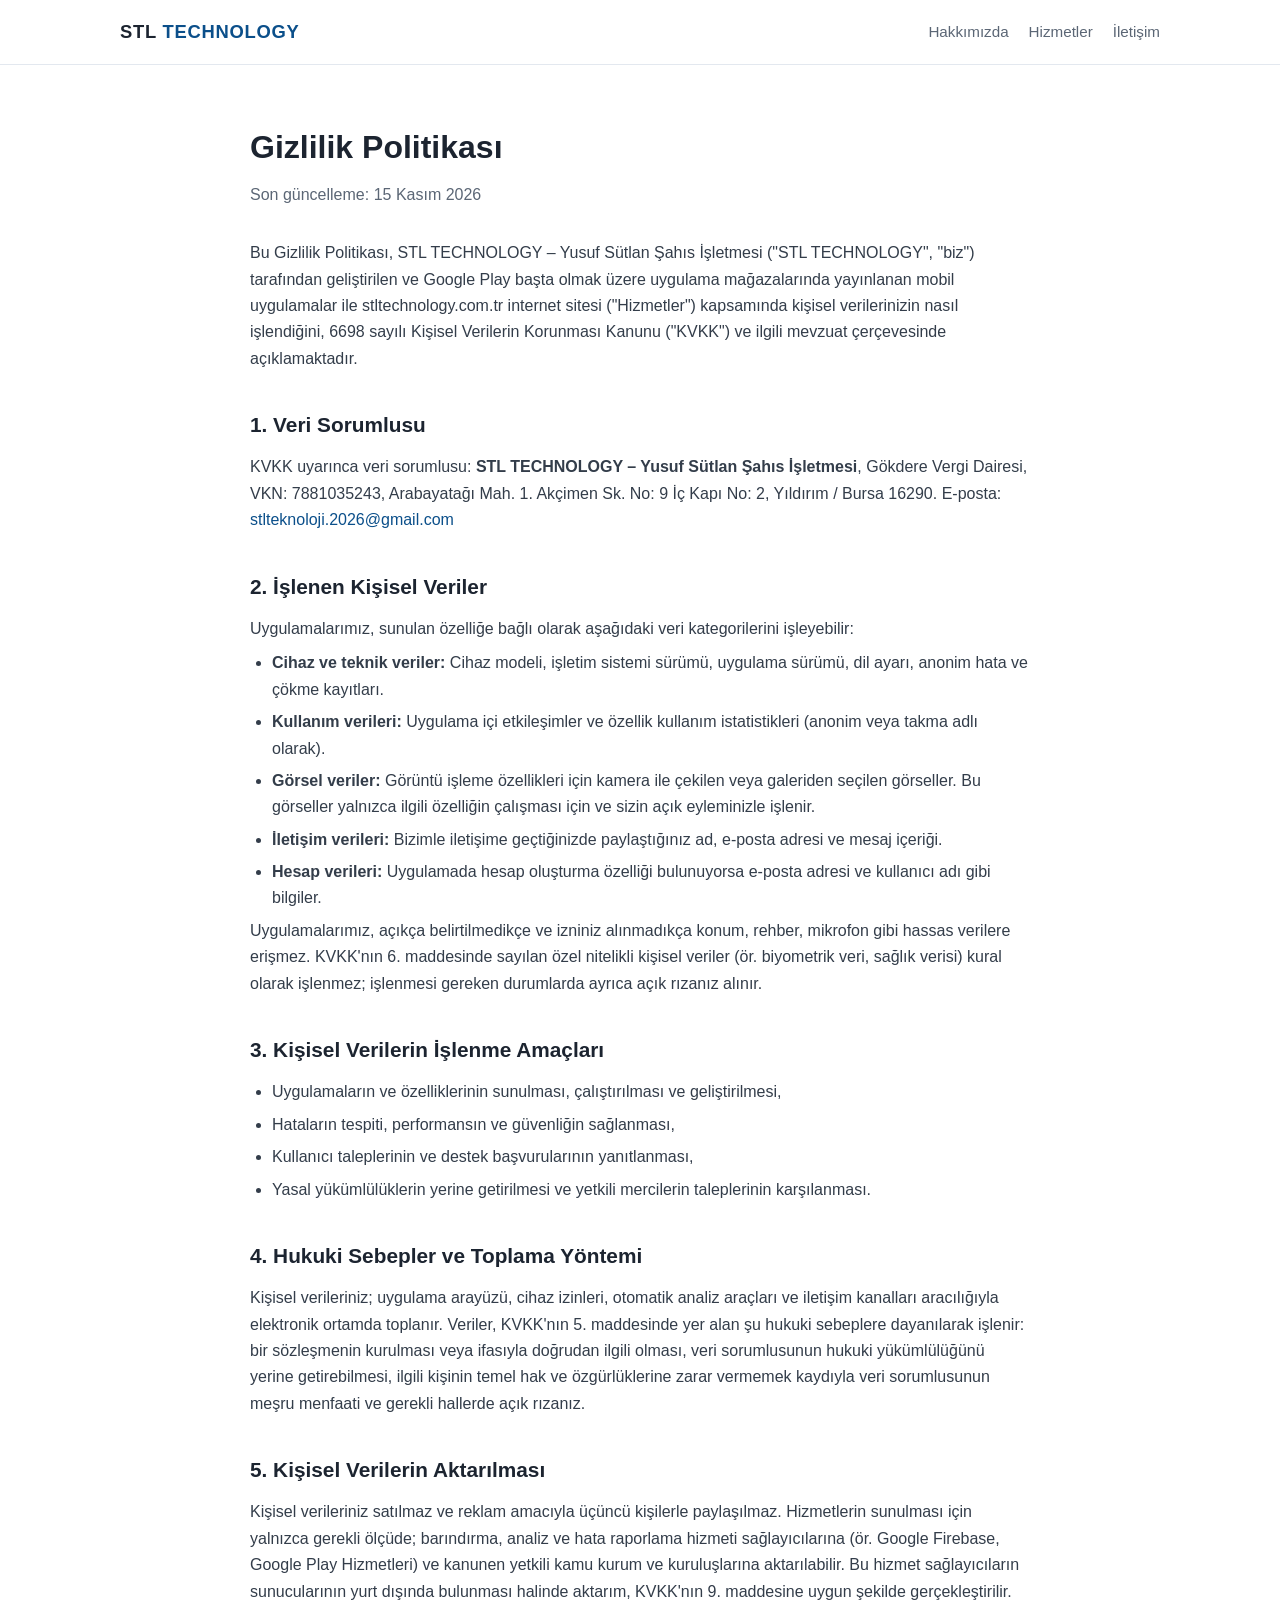
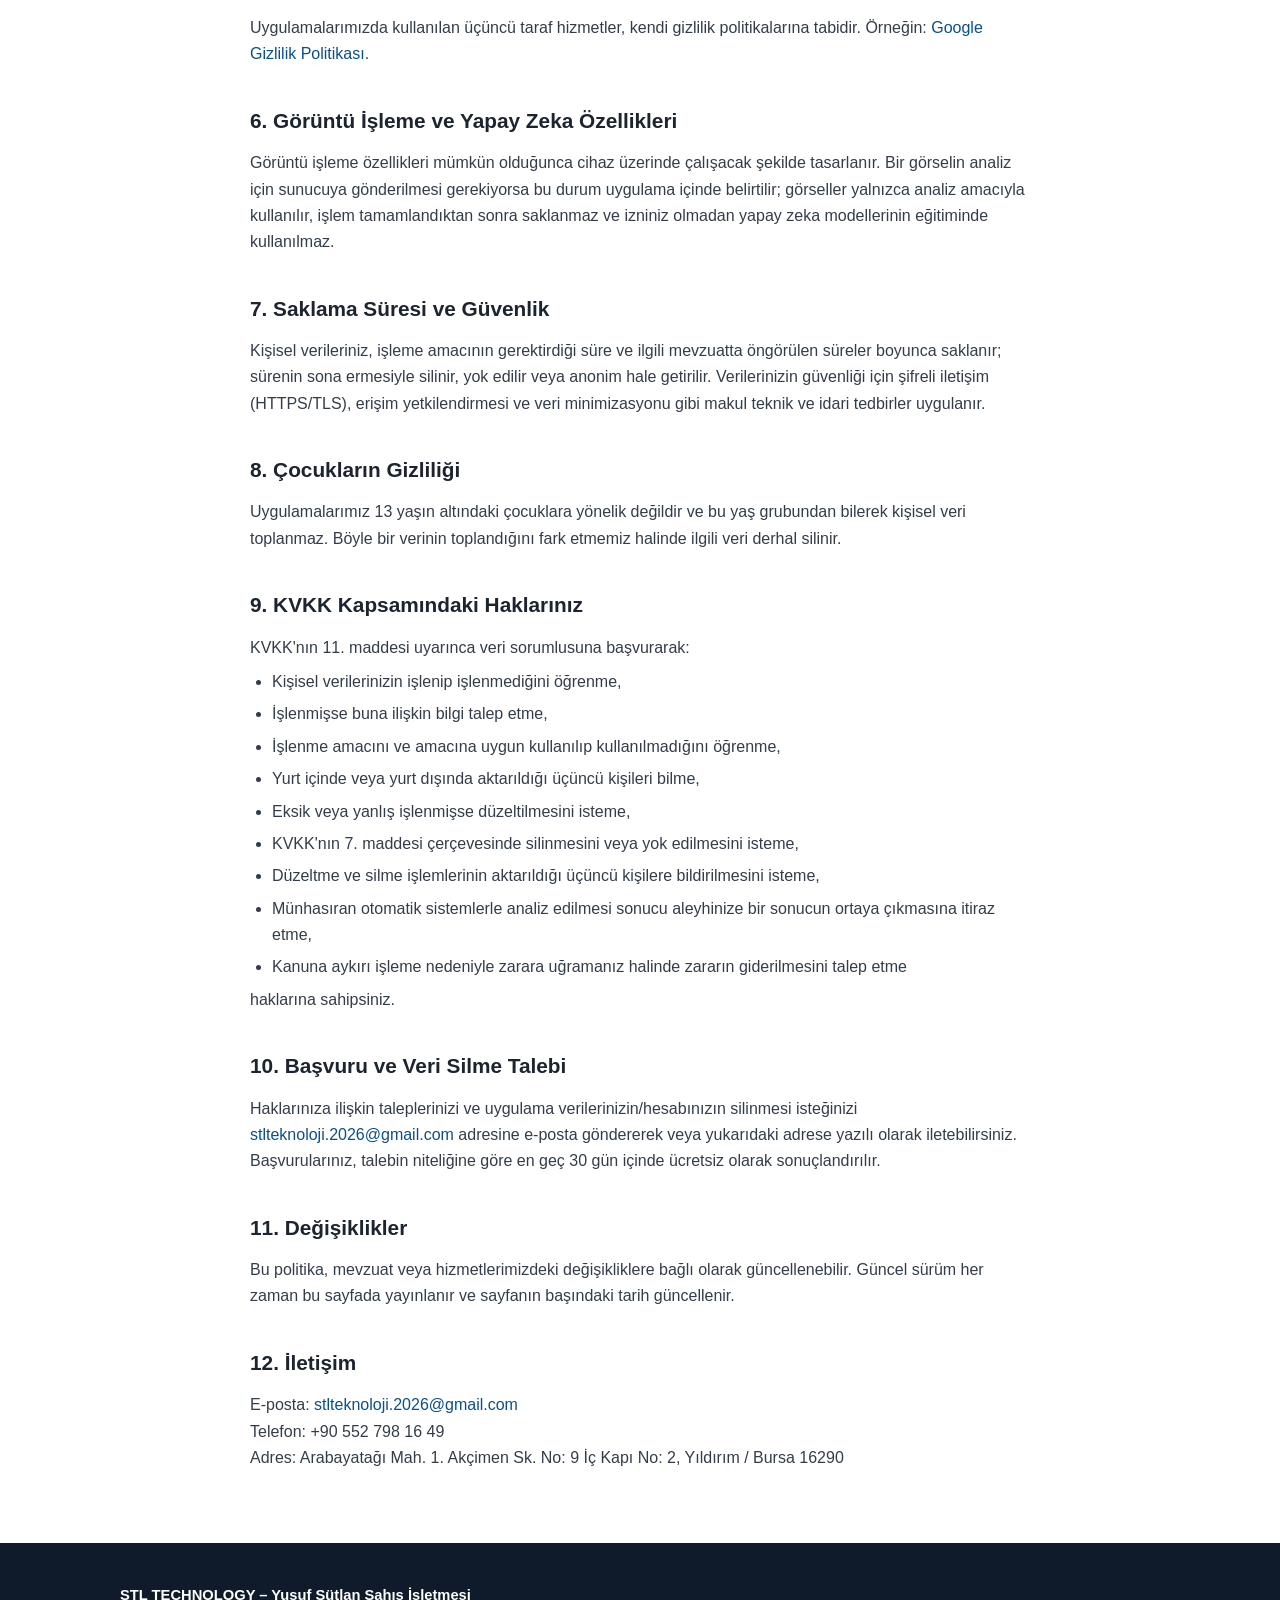
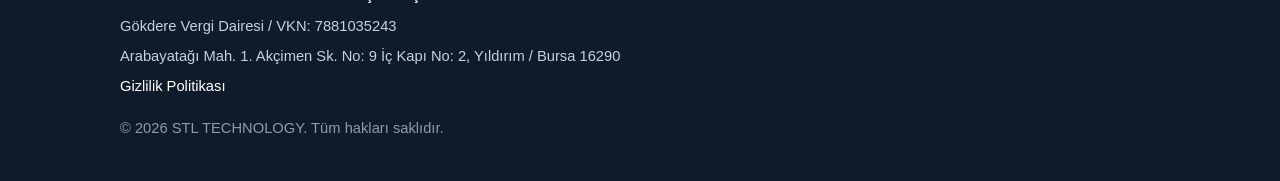
==== gizlilik-politikasi.html @ ea15e63d "STL TECHNOLOGY kurumsal web sitesi Co-Authored-By: Claude Opus 5.5 <noreply@anthropic.com>" ====
<!DOCTYPE html>
<html lang="tr">
<head>
  <meta charset="UTF-8">
  <meta name="viewport" content="width=device-width, initial-scale=1.0">
  <title>Gizlilik Politikası | STL TECHNOLOGY</title>
  <meta name="description" content="STL TECHNOLOGY mobil uygulamaları için 6698 sayılı KVKK kapsamında gizlilik politikası ve aydınlatma metni.">
  <link rel="canonical" href="https://stltechnology.com.tr/gizlilik-politikasi.html">
  <link rel="icon" href="favicon.svg" type="image/svg+xml">
  <link rel="stylesheet" href="style.css">
</head>
<body>

  <header class="site-header">
    <div class="container">
      <a href="index.html" class="logo">STL <span>TECHNOLOGY</span></a>
      <nav class="nav">
        <a href="index.html#hakkimizda">Hakkımızda</a>
        <a href="index.html#hizmetler">Hizmetler</a>
        <a href="index.html#iletisim">İletişim</a>
      </nav>
    </div>
  </header>

  <main class="legal">
    <div class="container">
      <h1>Gizlilik Politikası</h1>
      <p class="updated">Son güncelleme: 15 Kasım 2026</p>

      <p>
        Bu Gizlilik Politikası, STL TECHNOLOGY – Yusuf Sütlan Şahıs İşletmesi ("STL TECHNOLOGY", "biz") tarafından
        geliştirilen ve Google Play başta olmak üzere uygulama mağazalarında yayınlanan mobil uygulamalar ile
        stltechnology.com.tr internet sitesi ("Hizmetler") kapsamında kişisel verilerinizin nasıl işlendiğini,
        6698 sayılı Kişisel Verilerin Korunması Kanunu ("KVKK") ve ilgili mevzuat çerçevesinde açıklamaktadır.
      </p>

      <h2>1. Veri Sorumlusu</h2>
      <p>
        KVKK uyarınca veri sorumlusu: <strong>STL TECHNOLOGY – Yusuf Sütlan Şahıs İşletmesi</strong>,
        Gökdere Vergi Dairesi, VKN: 7881035243, Arabayatağı Mah. 1. Akçimen Sk. No: 9 İç Kapı No: 2,
        Yıldırım / Bursa 16290. E-posta: <a href="mailto:stlteknoloji.2026@gmail.com">stlteknoloji.2026@gmail.com</a>
      </p>

      <h2>2. İşlenen Kişisel Veriler</h2>
      <p>Uygulamalarımız, sunulan özelliğe bağlı olarak aşağıdaki veri kategorilerini işleyebilir:</p>
      <ul>
        <li><strong>Cihaz ve teknik veriler:</strong> Cihaz modeli, işletim sistemi sürümü, uygulama sürümü, dil ayarı, anonim hata ve çökme kayıtları.</li>
        <li><strong>Kullanım verileri:</strong> Uygulama içi etkileşimler ve özellik kullanım istatistikleri (anonim veya takma adlı olarak).</li>
        <li><strong>Görsel veriler:</strong> Görüntü işleme özellikleri için kamera ile çekilen veya galeriden seçilen görseller. Bu görseller yalnızca ilgili özelliğin çalışması için ve sizin açık eyleminizle işlenir.</li>
        <li><strong>İletişim verileri:</strong> Bizimle iletişime geçtiğinizde paylaştığınız ad, e-posta adresi ve mesaj içeriği.</li>
        <li><strong>Hesap verileri:</strong> Uygulamada hesap oluşturma özelliği bulunuyorsa e-posta adresi ve kullanıcı adı gibi bilgiler.</li>
      </ul>
      <p>
        Uygulamalarımız, açıkça belirtilmedikçe ve izniniz alınmadıkça konum, rehber, mikrofon gibi hassas verilere
        erişmez. KVKK'nın 6. maddesinde sayılan özel nitelikli kişisel veriler (ör. biyometrik veri, sağlık verisi)
        kural olarak işlenmez; işlenmesi gereken durumlarda ayrıca açık rızanız alınır.
      </p>

      <h2>3. Kişisel Verilerin İşlenme Amaçları</h2>
      <ul>
        <li>Uygulamaların ve özelliklerinin sunulması, çalıştırılması ve geliştirilmesi,</li>
        <li>Hataların tespiti, performansın ve güvenliğin sağlanması,</li>
        <li>Kullanıcı taleplerinin ve destek başvurularının yanıtlanması,</li>
        <li>Yasal yükümlülüklerin yerine getirilmesi ve yetkili mercilerin taleplerinin karşılanması.</li>
      </ul>

      <h2>4. Hukuki Sebepler ve Toplama Yöntemi</h2>
      <p>
        Kişisel verileriniz; uygulama arayüzü, cihaz izinleri, otomatik analiz araçları ve iletişim kanalları
        aracılığıyla elektronik ortamda toplanır. Veriler, KVKK'nın 5. maddesinde yer alan şu hukuki sebeplere
        dayanılarak işlenir: bir sözleşmenin kurulması veya ifasıyla doğrudan ilgili olması, veri sorumlusunun hukuki
        yükümlülüğünü yerine getirebilmesi, ilgili kişinin temel hak ve özgürlüklerine zarar vermemek kaydıyla veri
        sorumlusunun meşru menfaati ve gerekli hallerde açık rızanız.
      </p>

      <h2>5. Kişisel Verilerin Aktarılması</h2>
      <p>
        Kişisel verileriniz satılmaz ve reklam amacıyla üçüncü kişilerle paylaşılmaz. Hizmetlerin sunulması için
        yalnızca gerekli ölçüde; barındırma, analiz ve hata raporlama hizmeti sağlayıcılarına (ör. Google Firebase,
        Google Play Hizmetleri) ve kanunen yetkili kamu kurum ve kuruluşlarına aktarılabilir. Bu hizmet
        sağlayıcıların sunucularının yurt dışında bulunması halinde aktarım, KVKK'nın 9. maddesine uygun şekilde
        gerçekleştirilir.
      </p>
      <p>
        Uygulamalarımızda kullanılan üçüncü taraf hizmetler, kendi gizlilik politikalarına tabidir. Örneğin:
        <a href="https://policies.google.com/privacy" target="_blank" rel="noopener">Google Gizlilik Politikası</a>.
      </p>

      <h2>6. Görüntü İşleme ve Yapay Zeka Özellikleri</h2>
      <p>
        Görüntü işleme özellikleri mümkün olduğunca cihaz üzerinde çalışacak şekilde tasarlanır. Bir görselin
        analiz için sunucuya gönderilmesi gerekiyorsa bu durum uygulama içinde belirtilir; görseller yalnızca analiz
        amacıyla kullanılır, işlem tamamlandıktan sonra saklanmaz ve izniniz olmadan yapay zeka modellerinin
        eğitiminde kullanılmaz.
      </p>

      <h2>7. Saklama Süresi ve Güvenlik</h2>
      <p>
        Kişisel verileriniz, işleme amacının gerektirdiği süre ve ilgili mevzuatta öngörülen süreler boyunca saklanır;
        sürenin sona ermesiyle silinir, yok edilir veya anonim hale getirilir. Verilerinizin güvenliği için şifreli
        iletişim (HTTPS/TLS), erişim yetkilendirmesi ve veri minimizasyonu gibi makul teknik ve idari tedbirler
        uygulanır.
      </p>

      <h2>8. Çocukların Gizliliği</h2>
      <p>
        Uygulamalarımız 13 yaşın altındaki çocuklara yönelik değildir ve bu yaş grubundan bilerek kişisel veri
        toplanmaz. Böyle bir verinin toplandığını fark etmemiz halinde ilgili veri derhal silinir.
      </p>

      <h2>9. KVKK Kapsamındaki Haklarınız</h2>
      <p>KVKK'nın 11. maddesi uyarınca veri sorumlusuna başvurarak:</p>
      <ul>
        <li>Kişisel verilerinizin işlenip işlenmediğini öğrenme,</li>
        <li>İşlenmişse buna ilişkin bilgi talep etme,</li>
        <li>İşlenme amacını ve amacına uygun kullanılıp kullanılmadığını öğrenme,</li>
        <li>Yurt içinde veya yurt dışında aktarıldığı üçüncü kişileri bilme,</li>
        <li>Eksik veya yanlış işlenmişse düzeltilmesini isteme,</li>
        <li>KVKK'nın 7. maddesi çerçevesinde silinmesini veya yok edilmesini isteme,</li>
        <li>Düzeltme ve silme işlemlerinin aktarıldığı üçüncü kişilere bildirilmesini isteme,</li>
        <li>Münhasıran otomatik sistemlerle analiz edilmesi sonucu aleyhinize bir sonucun ortaya çıkmasına itiraz etme,</li>
        <li>Kanuna aykırı işleme nedeniyle zarara uğramanız halinde zararın giderilmesini talep etme</li>
      </ul>
      <p>haklarına sahipsiniz.</p>

      <h2>10. Başvuru ve Veri Silme Talebi</h2>
      <p>
        Haklarınıza ilişkin taleplerinizi ve uygulama verilerinizin/hesabınızın silinmesi isteğinizi
        <a href="mailto:stlteknoloji.2026@gmail.com">stlteknoloji.2026@gmail.com</a> adresine e-posta göndererek veya yukarıdaki adrese yazılı
        olarak iletebilirsiniz. Başvurularınız, talebin niteliğine göre en geç 30 gün içinde ücretsiz olarak
        sonuçlandırılır.
      </p>

      <h2>11. Değişiklikler</h2>
      <p>
        Bu politika, mevzuat veya hizmetlerimizdeki değişikliklere bağlı olarak güncellenebilir. Güncel sürüm her
        zaman bu sayfada yayınlanır ve sayfanın başındaki tarih güncellenir.
      </p>

      <h2>12. İletişim</h2>
      <p>
        E-posta: <a href="mailto:stlteknoloji.2026@gmail.com">stlteknoloji.2026@gmail.com</a><br>
        Telefon: +90 552 798 16 49<br>
        Adres: Arabayatağı Mah. 1. Akçimen Sk. No: 9 İç Kapı No: 2, Yıldırım / Bursa 16290
      </p>
    </div>
  </main>

  <footer class="site-footer">
    <div class="container">
      <p><strong>STL TECHNOLOGY – Yusuf Sütlan Şahıs İşletmesi</strong></p>
      <p>Gökdere Vergi Dairesi / VKN: 7881035243</p>
      <p>Arabayatağı Mah. 1. Akçimen Sk. No: 9 İç Kapı No: 2, Yıldırım / Bursa 16290</p>
      <p><a href="gizlilik-politikasi.html">Gizlilik Politikası</a></p>
      <p class="copy">© 2026 STL TECHNOLOGY. Tüm hakları saklıdır.</p>
    </div>
  </footer>

</body>
</html>
---- style.css ----
:root {
  --bg: #ffffff;
  --bg-alt: #f5f7fa;
  --text: #1c2430;
  --muted: #5b6675;
  --primary: #0b4f8a;
  --primary-dark: #083a66;
  --border: #e3e8ef;
  --footer-bg: #0f1b2b;
  --footer-text: #c7d0dc;
  --max: 1080px;
}

* { box-sizing: border-box; margin: 0; padding: 0; }

html { scroll-behavior: smooth; }

body {
  font-family: -apple-system, BlinkMacSystemFont, "Segoe UI", Roboto, "Helvetica Neue", Arial, sans-serif;
  color: var(--text);
  background: var(--bg);
  line-height: 1.65;
  font-size: 16px;
}

a { color: var(--primary); text-decoration: none; }
a:hover { text-decoration: underline; }

.container { max-width: var(--max); margin: 0 auto; padding: 0 20px; }

/* Header */
.site-header {
  position: sticky; top: 0; z-index: 10;
  background: rgba(255, 255, 255, 0.96);
  border-bottom: 1px solid var(--border);
}
.site-header .container {
  display: flex; align-items: center; justify-content: space-between;
  min-height: 64px; gap: 16px; flex-wrap: wrap;
}
.logo { font-weight: 800; font-size: 1.15rem; letter-spacing: 0.04em; color: var(--text); }
.logo span { color: var(--primary); }
.logo:hover { text-decoration: none; }
.nav { display: flex; gap: 20px; flex-wrap: wrap; }
.nav a { color: var(--muted); font-size: 0.95rem; font-weight: 500; }
.nav a:hover { color: var(--primary); text-decoration: none; }

/* Hero */
.hero {
  background: linear-gradient(135deg, var(--primary-dark), var(--primary));
  color: #fff;
  padding: 96px 0 88px;
  text-align: center;
}
.hero h1 { font-size: clamp(2rem, 6vw, 3.2rem); letter-spacing: 0.06em; font-weight: 800; }
.hero p { margin: 16px auto 32px; max-width: 620px; font-size: 1.15rem; opacity: 0.92; }
.btn {
  display: inline-block; padding: 12px 28px; border-radius: 6px;
  background: #fff; color: var(--primary-dark); font-weight: 600;
}
.btn:hover { text-decoration: none; opacity: 0.9; }

/* Sections */
section { padding: 72px 0; }
section.alt { background: var(--bg-alt); }
h2 { font-size: 1.8rem; margin-bottom: 20px; }
.lead { color: var(--muted); max-width: 760px; }
.lead + .lead { margin-top: 12px; }

.grid {
  display: grid; gap: 24px; margin-top: 32px;
  grid-template-columns: repeat(auto-fit, minmax(260px, 1fr));
}
.card {
  background: #fff; border: 1px solid var(--border); border-radius: 10px;
  padding: 28px;
}
.card h3 { font-size: 1.15rem; margin-bottom: 10px; }
.card p, .card li { color: var(--muted); }
.card ul { padding-left: 18px; margin-top: 10px; }
.icon {
  width: 44px; height: 44px; border-radius: 8px; margin-bottom: 16px;
  background: #e6eef7; color: var(--primary);
  display: flex; align-items: center; justify-content: center;
}

.contact-list { list-style: none; margin-top: 24px; display: grid; gap: 14px; }
.contact-list li { display: flex; gap: 12px; flex-wrap: wrap; }
.contact-list strong { min-width: 90px; }

/* Legal page */
.legal { padding: 56px 0 72px; }
.legal .container { max-width: 820px; }
.legal h1 { font-size: 2rem; margin-bottom: 8px; }
.legal .updated { color: var(--muted); margin-bottom: 32px; }
.legal h2 { font-size: 1.3rem; margin: 36px 0 12px; }
.legal p, .legal li { color: #333d4a; }
.legal p + p { margin-top: 10px; }
.legal ul { padding-left: 22px; margin-top: 8px; }
.legal li { margin-bottom: 6px; }

/* Footer */
.site-footer {
  background: var(--footer-bg); color: var(--footer-text);
  padding: 40px 0; font-size: 0.92rem;
}
.site-footer strong { color: #fff; }
.site-footer a { color: #fff; }
.site-footer p + p { margin-top: 6px; }
.site-footer .copy { margin-top: 18px; opacity: 0.7; }

@media (max-width: 600px) {
  .site-header .container { padding-top: 10px; padding-bottom: 10px; }
  .nav { gap: 14px; }
  .hero { padding: 72px 0 64px; }
  section { padding: 56px 0; }
}
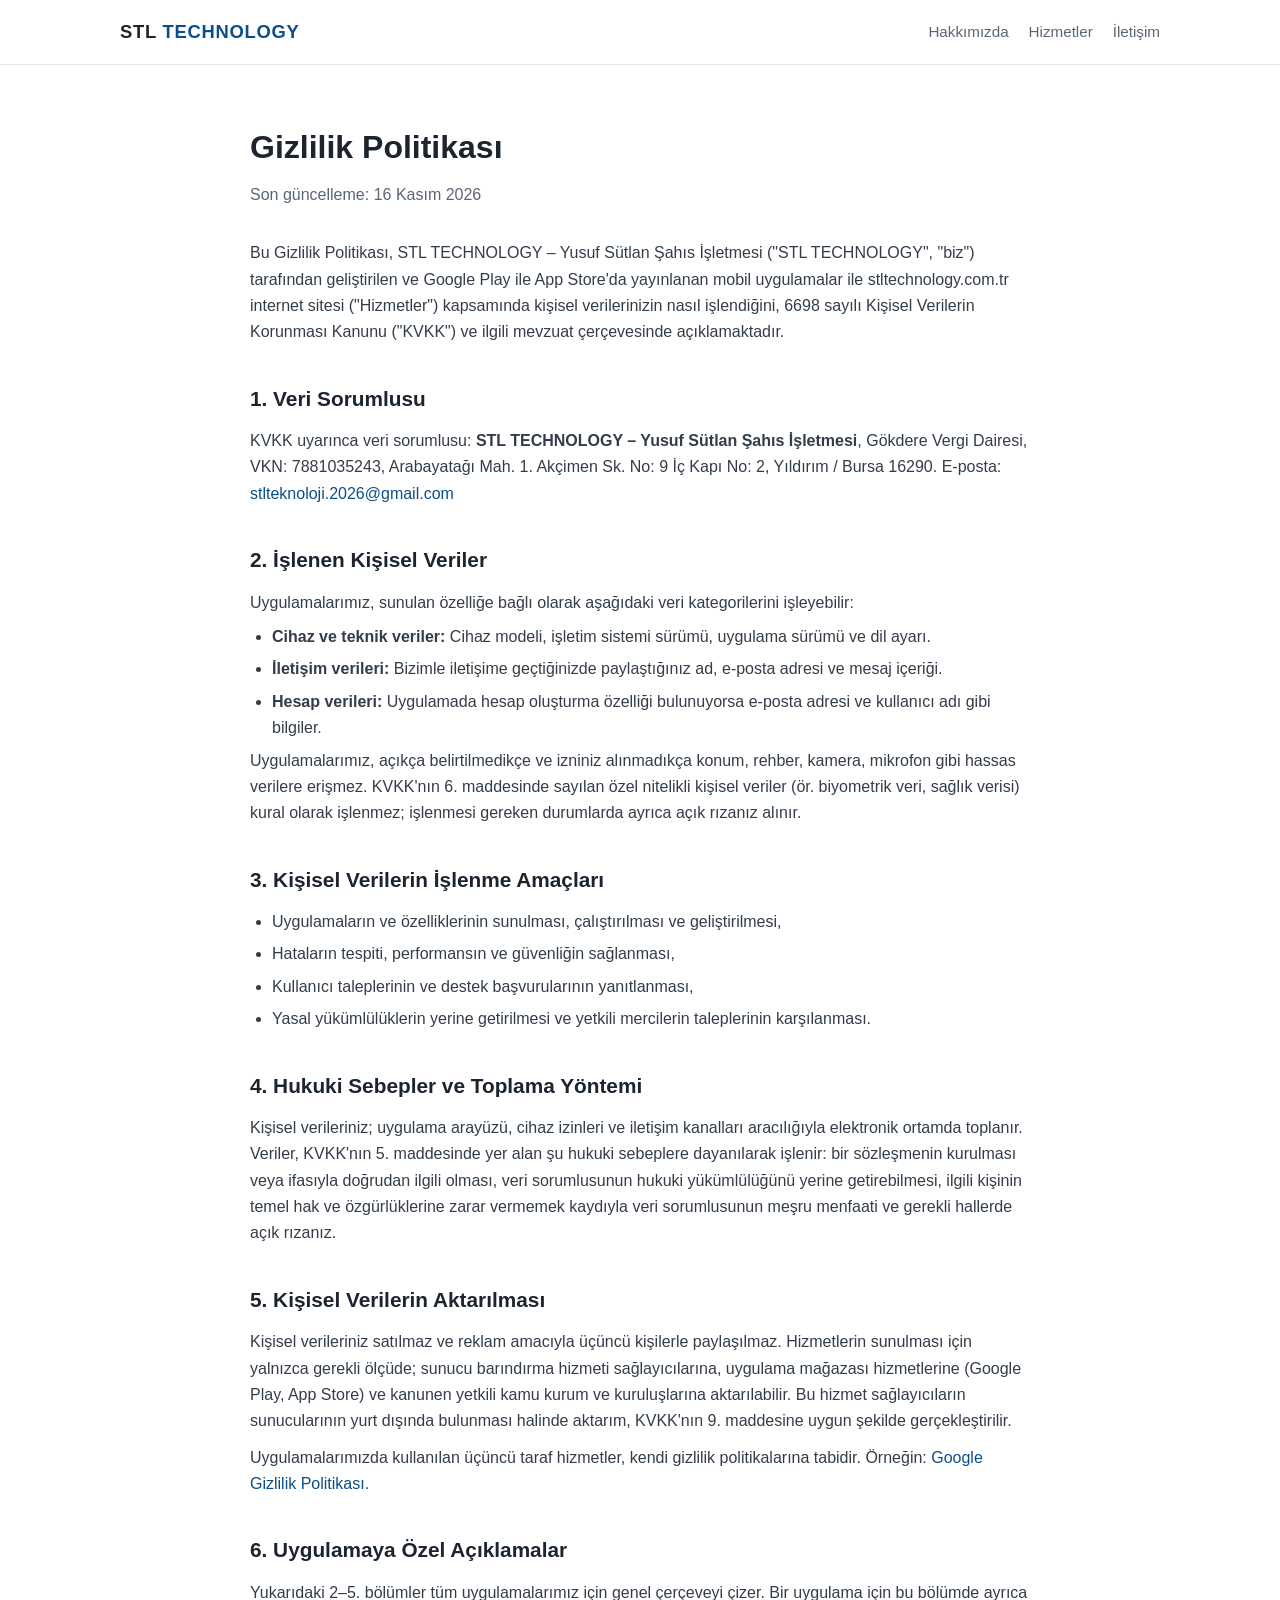
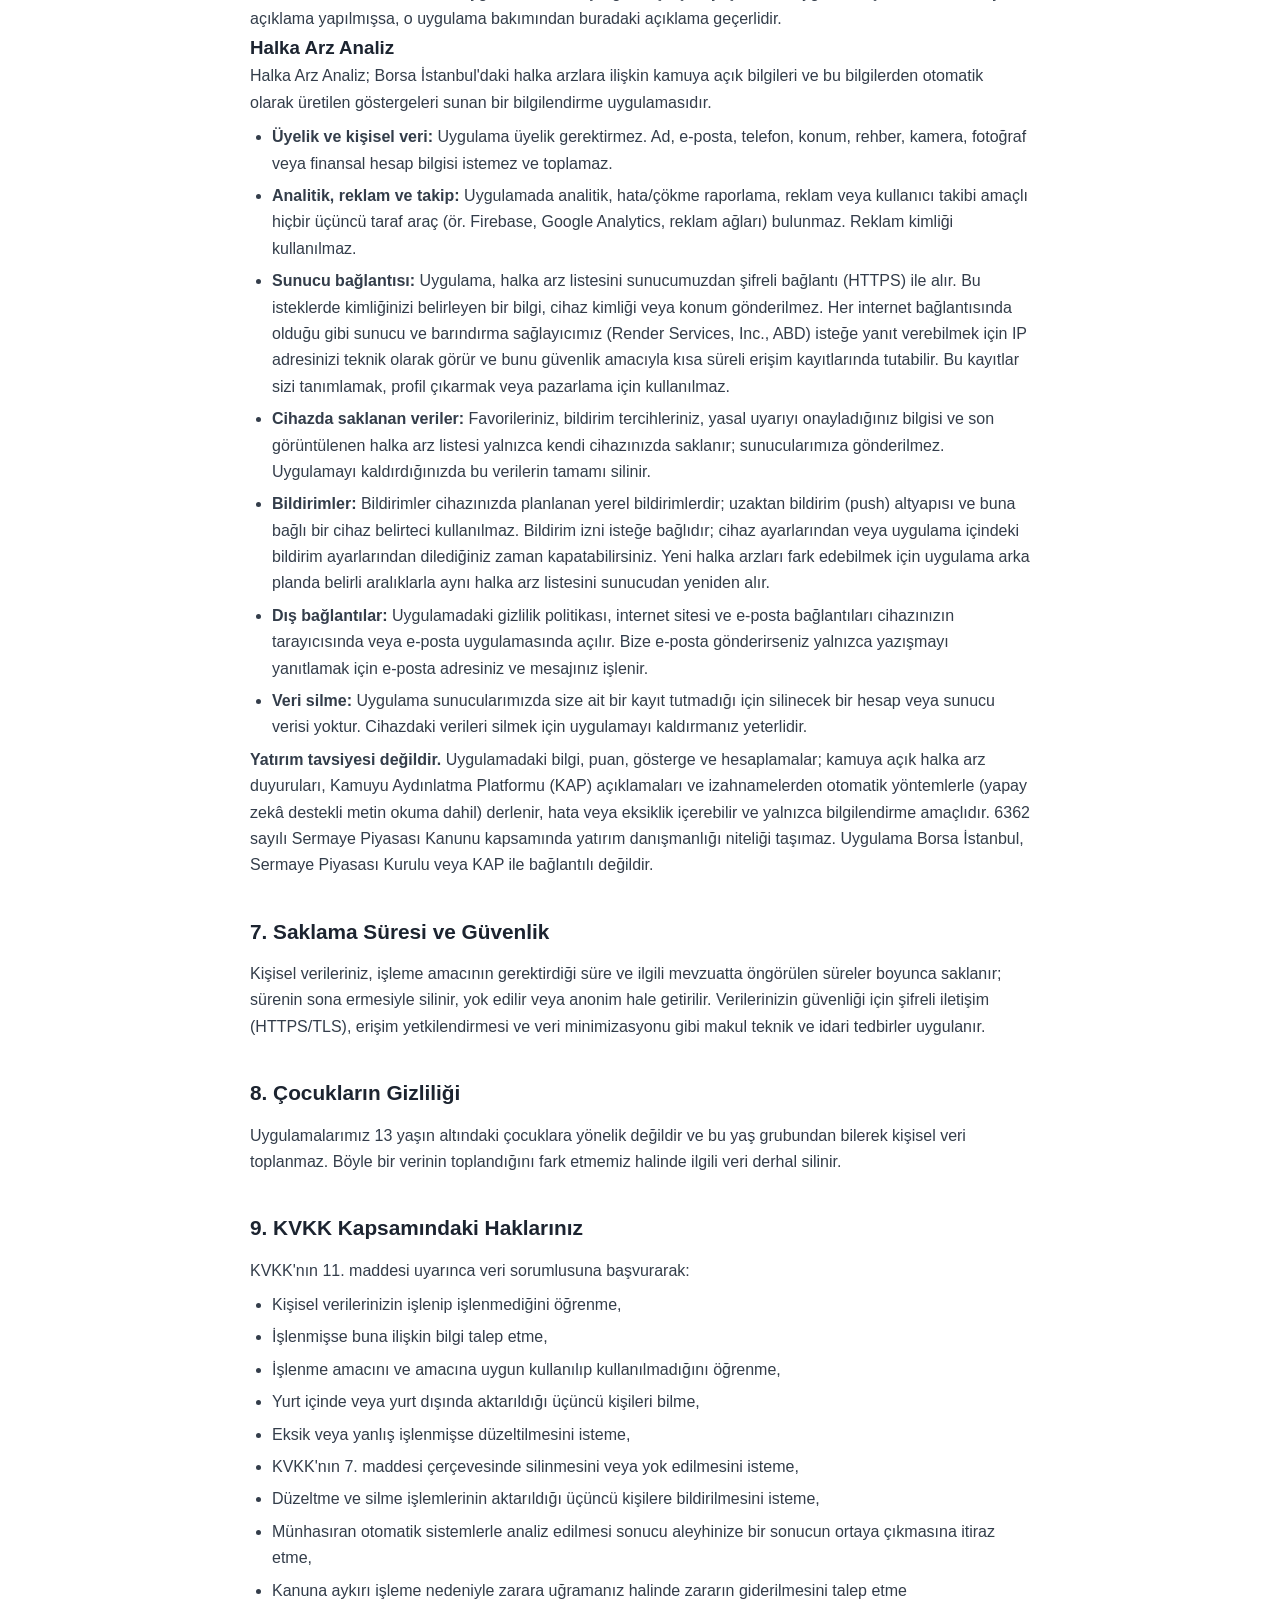
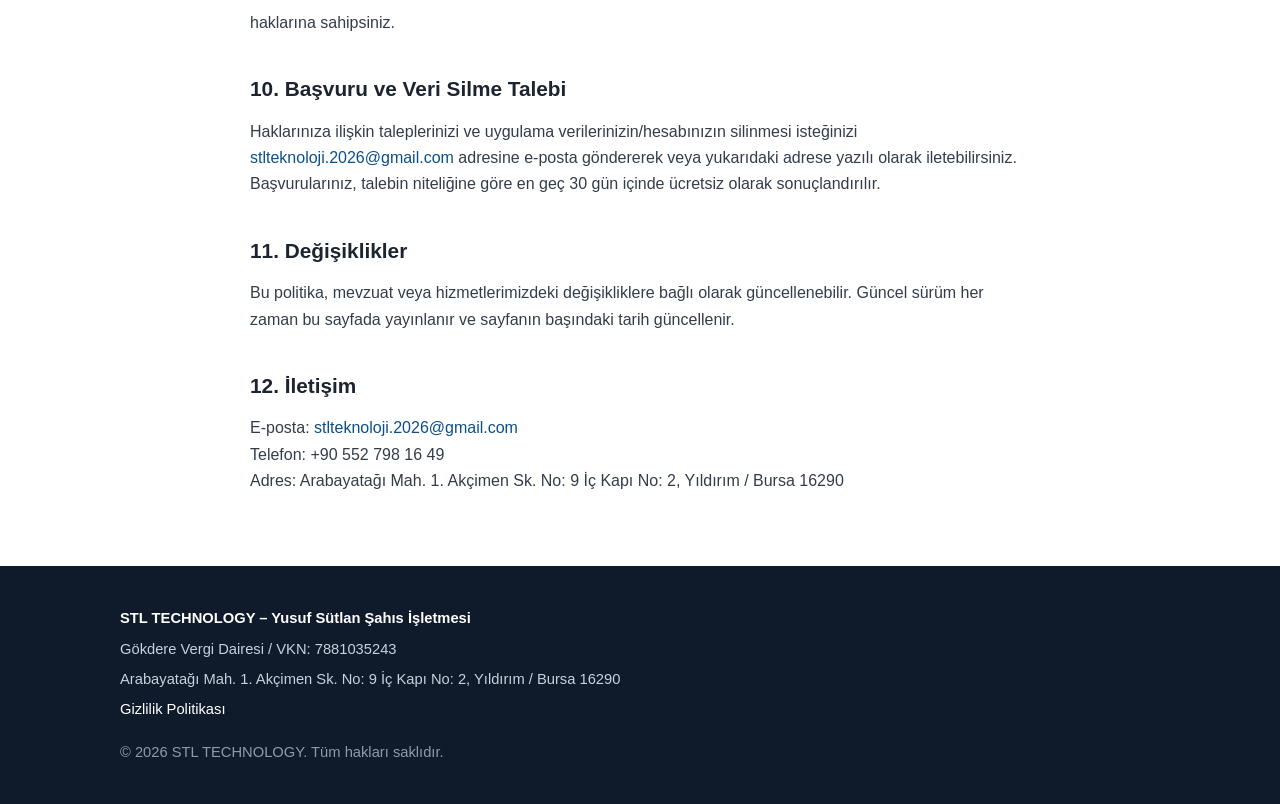
==== commit 292107c0: "Gizlilik politikası: Halka Arz Analiz bölümü eklendi, uygulamalarda olmayan ifadeler kaldırıldı Co-A" ====
--- a/gizlilik-politikasi.html
+++ b/gizlilik-politikasi.html
@@ -25,11 +25,11 @@
   <main class="legal">
     <div class="container">
       <h1>Gizlilik Politikası</h1>
-      <p class="updated">Son güncelleme: 15 Kasım 2026</p>
+      <p class="updated">Son güncelleme: 16 Kasım 2026</p>
 
       <p>
         Bu Gizlilik Politikası, STL TECHNOLOGY – Yusuf Sütlan Şahıs İşletmesi ("STL TECHNOLOGY", "biz") tarafından
-        geliştirilen ve Google Play başta olmak üzere uygulama mağazalarında yayınlanan mobil uygulamalar ile
+        geliştirilen ve Google Play ile App Store'da yayınlanan mobil uygulamalar ile
         stltechnology.com.tr internet sitesi ("Hizmetler") kapsamında kişisel verilerinizin nasıl işlendiğini,
         6698 sayılı Kişisel Verilerin Korunması Kanunu ("KVKK") ve ilgili mevzuat çerçevesinde açıklamaktadır.
       </p>
@@ -44,14 +44,12 @@
       <h2>2. İşlenen Kişisel Veriler</h2>
       <p>Uygulamalarımız, sunulan özelliğe bağlı olarak aşağıdaki veri kategorilerini işleyebilir:</p>
       <ul>
-        <li><strong>Cihaz ve teknik veriler:</strong> Cihaz modeli, işletim sistemi sürümü, uygulama sürümü, dil ayarı, anonim hata ve çökme kayıtları.</li>
-        <li><strong>Kullanım verileri:</strong> Uygulama içi etkileşimler ve özellik kullanım istatistikleri (anonim veya takma adlı olarak).</li>
-        <li><strong>Görsel veriler:</strong> Görüntü işleme özellikleri için kamera ile çekilen veya galeriden seçilen görseller. Bu görseller yalnızca ilgili özelliğin çalışması için ve sizin açık eyleminizle işlenir.</li>
+        <li><strong>Cihaz ve teknik veriler:</strong> Cihaz modeli, işletim sistemi sürümü, uygulama sürümü ve dil ayarı.</li>
         <li><strong>İletişim verileri:</strong> Bizimle iletişime geçtiğinizde paylaştığınız ad, e-posta adresi ve mesaj içeriği.</li>
         <li><strong>Hesap verileri:</strong> Uygulamada hesap oluşturma özelliği bulunuyorsa e-posta adresi ve kullanıcı adı gibi bilgiler.</li>
       </ul>
       <p>
-        Uygulamalarımız, açıkça belirtilmedikçe ve izniniz alınmadıkça konum, rehber, mikrofon gibi hassas verilere
+        Uygulamalarımız, açıkça belirtilmedikçe ve izniniz alınmadıkça konum, rehber, kamera, mikrofon gibi hassas verilere
         erişmez. KVKK'nın 6. maddesinde sayılan özel nitelikli kişisel veriler (ör. biyometrik veri, sağlık verisi)
         kural olarak işlenmez; işlenmesi gereken durumlarda ayrıca açık rızanız alınır.
       </p>
@@ -66,7 +64,7 @@
 
       <h2>4. Hukuki Sebepler ve Toplama Yöntemi</h2>
       <p>
-        Kişisel verileriniz; uygulama arayüzü, cihaz izinleri, otomatik analiz araçları ve iletişim kanalları
+        Kişisel verileriniz; uygulama arayüzü, cihaz izinleri ve iletişim kanalları
         aracılığıyla elektronik ortamda toplanır. Veriler, KVKK'nın 5. maddesinde yer alan şu hukuki sebeplere
         dayanılarak işlenir: bir sözleşmenin kurulması veya ifasıyla doğrudan ilgili olması, veri sorumlusunun hukuki
         yükümlülüğünü yerine getirebilmesi, ilgili kişinin temel hak ve özgürlüklerine zarar vermemek kaydıyla veri
@@ -76,8 +74,8 @@
       <h2>5. Kişisel Verilerin Aktarılması</h2>
       <p>
         Kişisel verileriniz satılmaz ve reklam amacıyla üçüncü kişilerle paylaşılmaz. Hizmetlerin sunulması için
-        yalnızca gerekli ölçüde; barındırma, analiz ve hata raporlama hizmeti sağlayıcılarına (ör. Google Firebase,
-        Google Play Hizmetleri) ve kanunen yetkili kamu kurum ve kuruluşlarına aktarılabilir. Bu hizmet
+        yalnızca gerekli ölçüde; sunucu barındırma hizmeti sağlayıcılarına, uygulama mağazası hizmetlerine
+        (Google Play, App Store) ve kanunen yetkili kamu kurum ve kuruluşlarına aktarılabilir. Bu hizmet
         sağlayıcıların sunucularının yurt dışında bulunması halinde aktarım, KVKK'nın 9. maddesine uygun şekilde
         gerçekleştirilir.
       </p>
@@ -86,12 +84,48 @@
         <a href="https://policies.google.com/privacy" target="_blank" rel="noopener">Google Gizlilik Politikası</a>.
       </p>
 
-      <h2>6. Görüntü İşleme ve Yapay Zeka Özellikleri</h2>
+      <h2>6. Uygulamaya Özel Açıklamalar</h2>
       <p>
-        Görüntü işleme özellikleri mümkün olduğunca cihaz üzerinde çalışacak şekilde tasarlanır. Bir görselin
-        analiz için sunucuya gönderilmesi gerekiyorsa bu durum uygulama içinde belirtilir; görseller yalnızca analiz
-        amacıyla kullanılır, işlem tamamlandıktan sonra saklanmaz ve izniniz olmadan yapay zeka modellerinin
-        eğitiminde kullanılmaz.
+        Yukarıdaki 2–5. bölümler tüm uygulamalarımız için genel çerçeveyi çizer. Bir uygulama için bu bölümde
+        ayrıca açıklama yapılmışsa, o uygulama bakımından buradaki açıklama geçerlidir.
+      </p>
+
+      <h3 id="halka-arz-analiz">Halka Arz Analiz</h3>
+      <p>
+        Halka Arz Analiz; Borsa İstanbul'daki halka arzlara ilişkin kamuya açık bilgileri ve bu bilgilerden
+        otomatik olarak üretilen göstergeleri sunan bir bilgilendirme uygulamasıdır.
+      </p>
+      <ul>
+        <li><strong>Üyelik ve kişisel veri:</strong> Uygulama üyelik gerektirmez. Ad, e-posta, telefon, konum, rehber,
+          kamera, fotoğraf veya finansal hesap bilgisi istemez ve toplamaz.</li>
+        <li><strong>Analitik, reklam ve takip:</strong> Uygulamada analitik, hata/çökme raporlama, reklam veya
+          kullanıcı takibi amaçlı hiçbir üçüncü taraf araç (ör. Firebase, Google Analytics, reklam ağları) bulunmaz.
+          Reklam kimliği kullanılmaz.</li>
+        <li><strong>Sunucu bağlantısı:</strong> Uygulama, halka arz listesini sunucumuzdan şifreli bağlantı (HTTPS) ile
+          alır. Bu isteklerde kimliğinizi belirleyen bir bilgi, cihaz kimliği veya konum gönderilmez. Her internet
+          bağlantısında olduğu gibi sunucu ve barındırma sağlayıcımız (Render Services, Inc., ABD) isteğe yanıt
+          verebilmek için IP adresinizi teknik olarak görür ve bunu güvenlik amacıyla kısa süreli erişim
+          kayıtlarında tutabilir. Bu kayıtlar sizi tanımlamak, profil çıkarmak veya pazarlama için kullanılmaz.</li>
+        <li><strong>Cihazda saklanan veriler:</strong> Favorileriniz, bildirim tercihleriniz, yasal uyarıyı
+          onayladığınız bilgisi ve son görüntülenen halka arz listesi yalnızca kendi cihazınızda saklanır;
+          sunucularımıza gönderilmez. Uygulamayı kaldırdığınızda bu verilerin tamamı silinir.</li>
+        <li><strong>Bildirimler:</strong> Bildirimler cihazınızda planlanan yerel bildirimlerdir; uzaktan bildirim
+          (push) altyapısı ve buna bağlı bir cihaz belirteci kullanılmaz. Bildirim izni isteğe bağlıdır; cihaz
+          ayarlarından veya uygulama içindeki bildirim ayarlarından dilediğiniz zaman kapatabilirsiniz. Yeni halka
+          arzları fark edebilmek için uygulama arka planda belirli aralıklarla aynı halka arz listesini sunucudan
+          yeniden alır.</li>
+        <li><strong>Dış bağlantılar:</strong> Uygulamadaki gizlilik politikası, internet sitesi ve e-posta
+          bağlantıları cihazınızın tarayıcısında veya e-posta uygulamasında açılır. Bize e-posta gönderirseniz
+          yalnızca yazışmayı yanıtlamak için e-posta adresiniz ve mesajınız işlenir.</li>
+        <li><strong>Veri silme:</strong> Uygulama sunucularımızda size ait bir kayıt tutmadığı için silinecek bir
+          hesap veya sunucu verisi yoktur. Cihazdaki verileri silmek için uygulamayı kaldırmanız yeterlidir.</li>
+      </ul>
+      <p>
+        <strong>Yatırım tavsiyesi değildir.</strong> Uygulamadaki bilgi, puan, gösterge ve hesaplamalar; kamuya açık
+        halka arz duyuruları, Kamuyu Aydınlatma Platformu (KAP) açıklamaları ve izahnamelerden otomatik yöntemlerle
+        (yapay zekâ destekli metin okuma dahil) derlenir, hata veya eksiklik içerebilir ve yalnızca bilgilendirme
+        amaçlıdır. 6362 sayılı Sermaye Piyasası Kanunu kapsamında yatırım danışmanlığı niteliği taşımaz. Uygulama
+        Borsa İstanbul, Sermaye Piyasası Kurulu veya KAP ile bağlantılı değildir.
       </p>
 
       <h2>7. Saklama Süresi ve Güvenlik</h2>
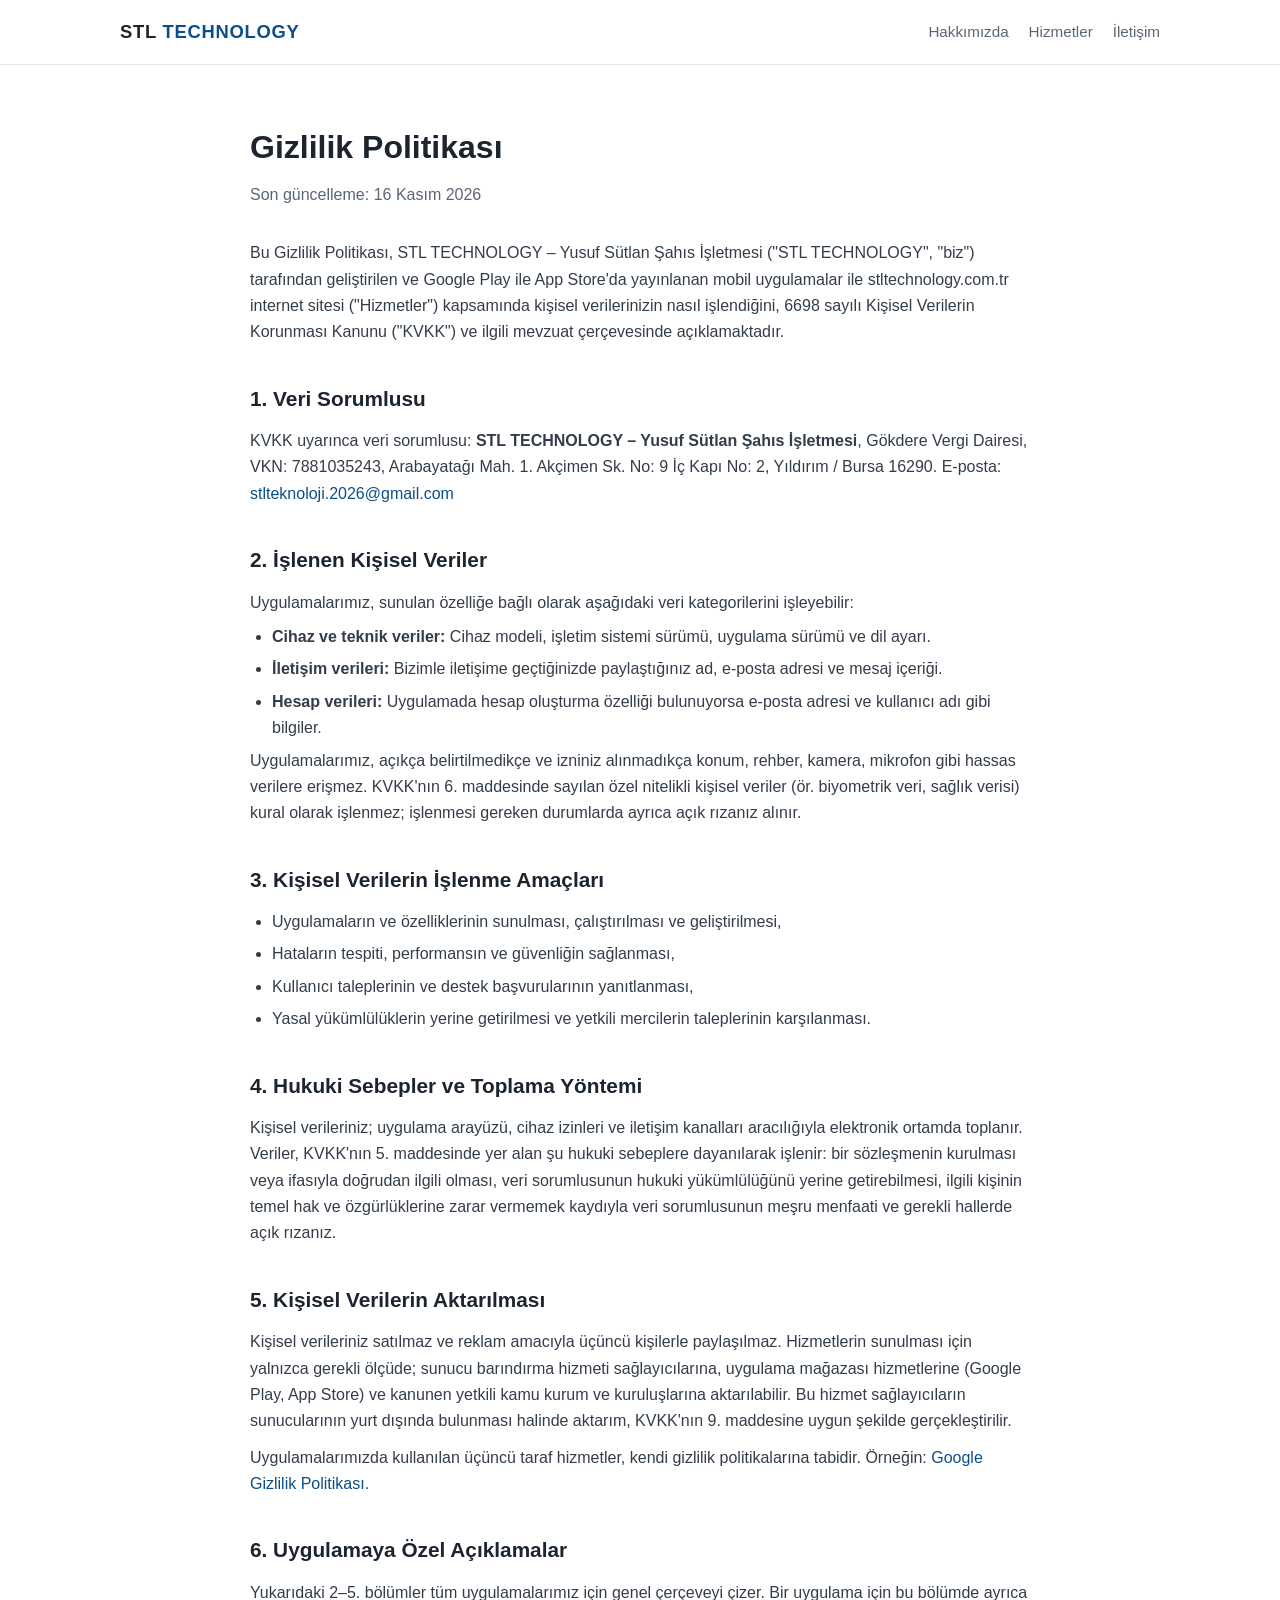
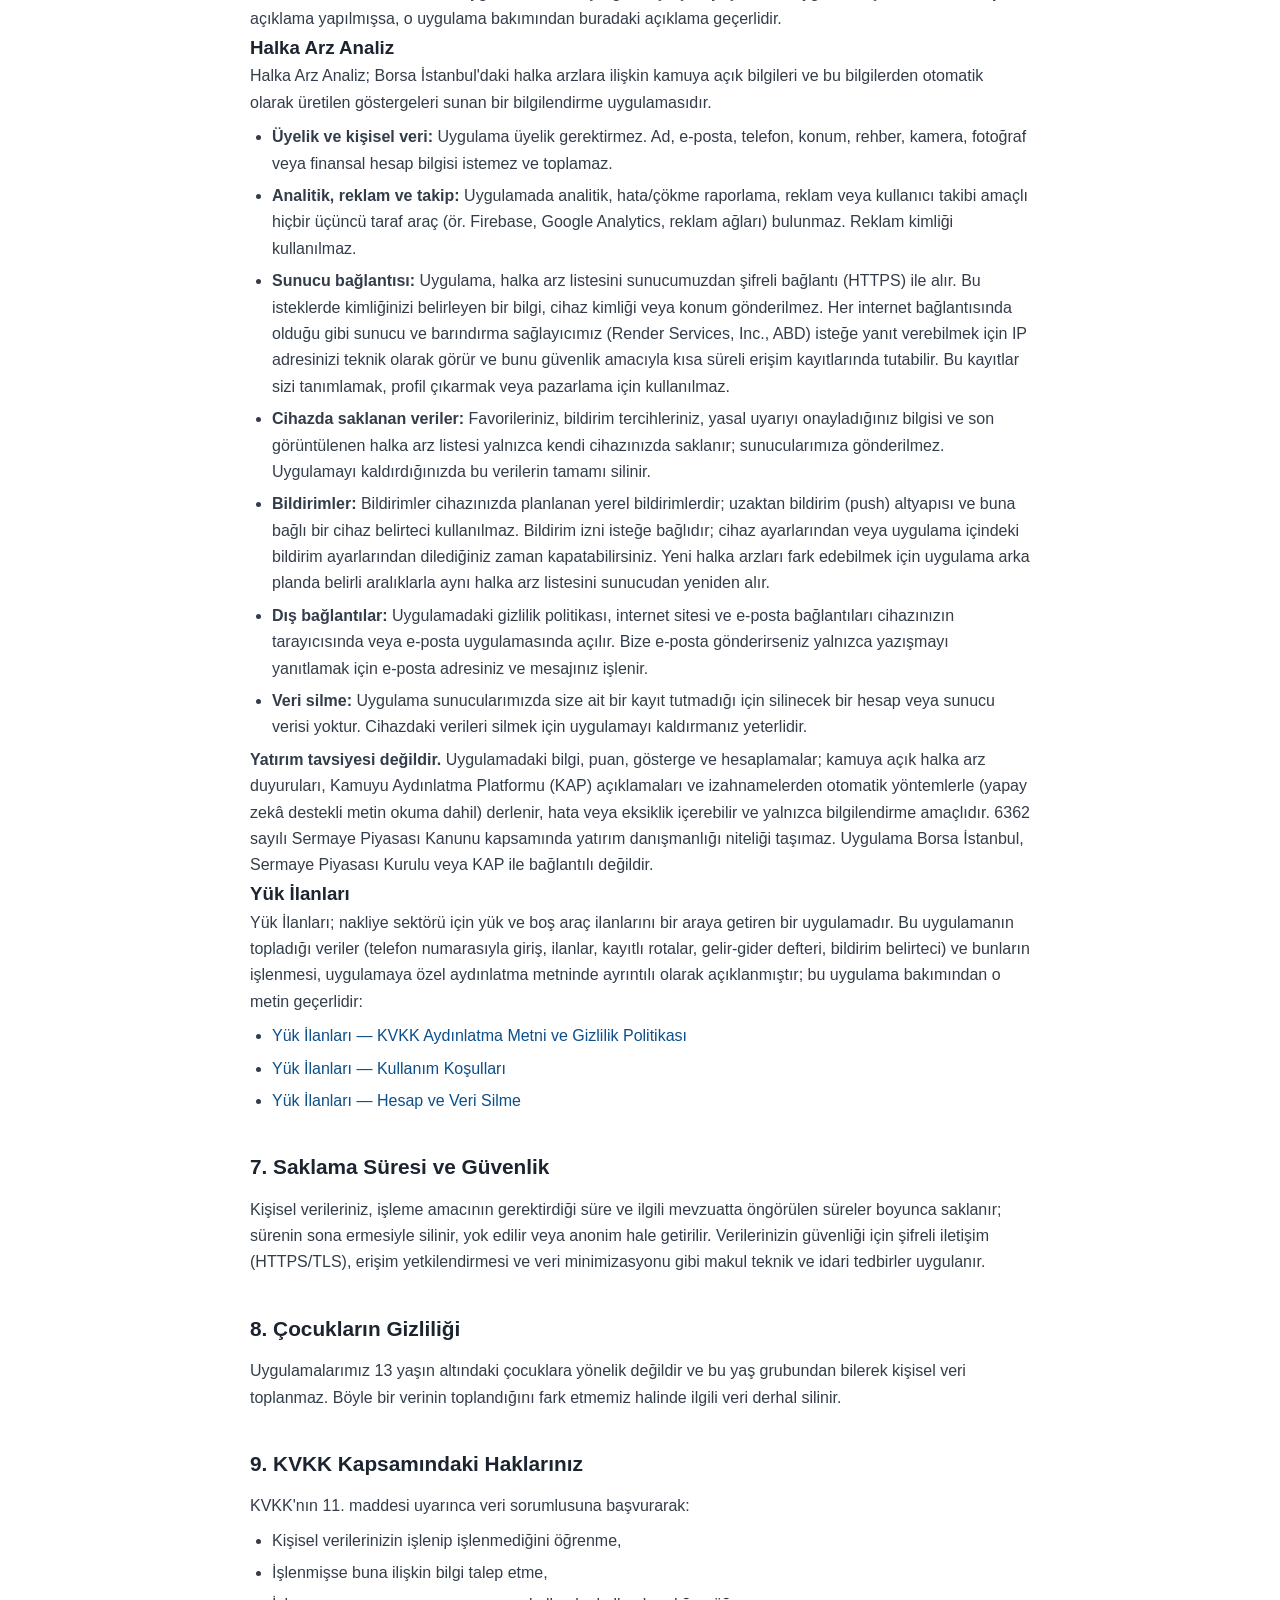
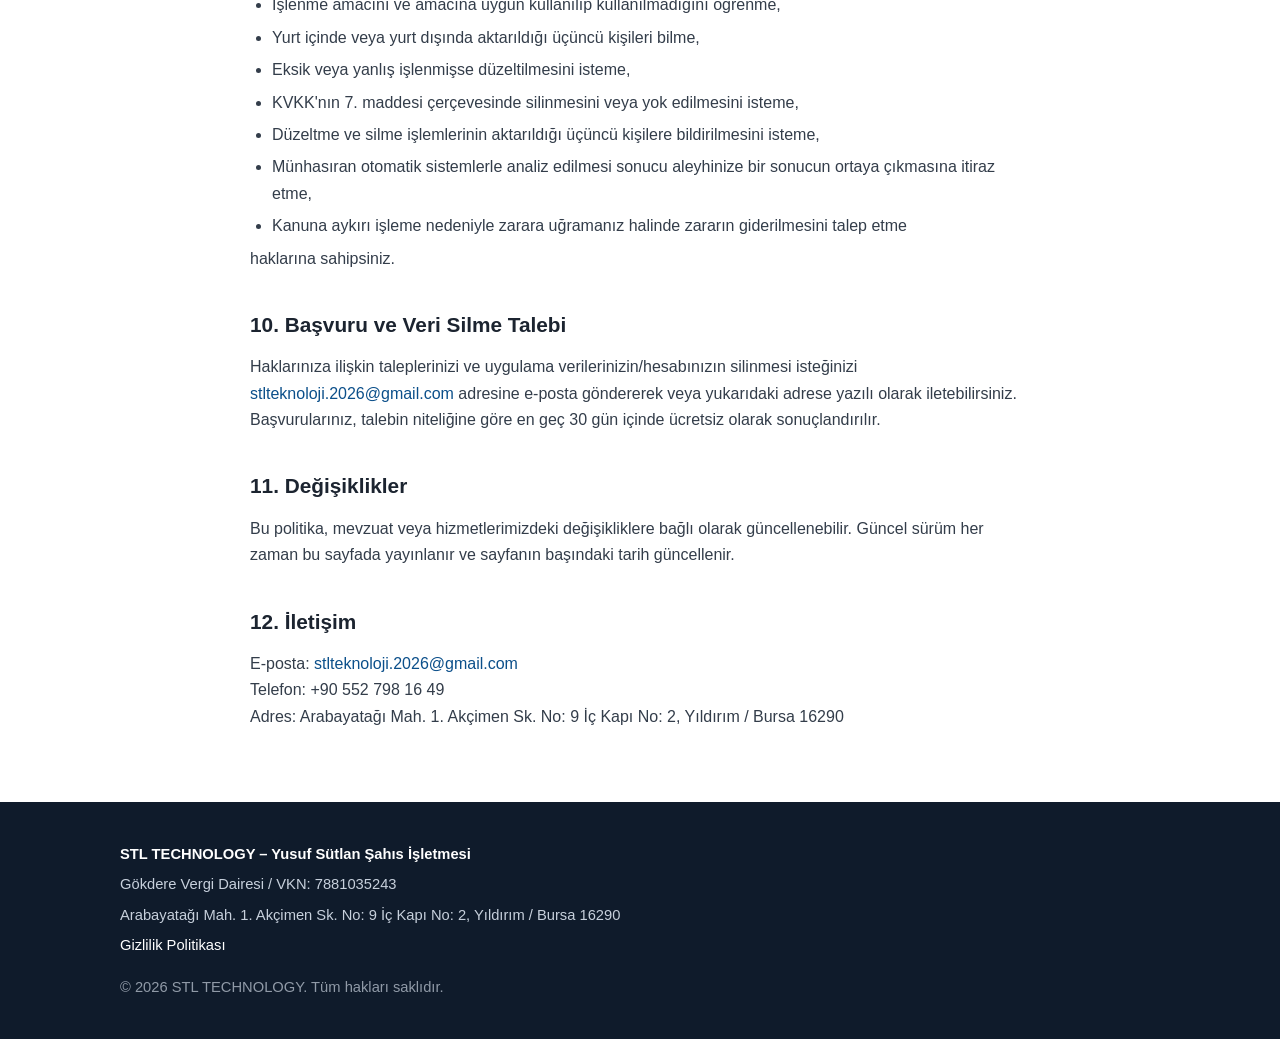
==== commit 66775050: "Yük İlanları: gizlilik, kullanım koşulları ve hesap silme sayfaları - yukilan/gizlilik, yukilan/kull" ====
--- a/gizlilik-politikasi.html
+++ b/gizlilik-politikasi.html
@@ -128,6 +128,31 @@
         Borsa İstanbul, Sermaye Piyasası Kurulu veya KAP ile bağlantılı değildir.
       </p>
 
+      <h3 id="yuk-ilanlari">Yük İlanları</h3>
+
+      <p>
+
+        Yük İlanları; nakliye sektörü için yük ve boş araç ilanlarını bir araya getiren bir uygulamadır. Bu uygulamanın
+
+        topladığı veriler (telefon numarasıyla giriş, ilanlar, kayıtlı rotalar, gelir-gider defteri, bildirim belirteci)
+
+        ve bunların işlenmesi, uygulamaya özel aydınlatma metninde ayrıntılı olarak açıklanmıştır; bu uygulama bakımından
+
+        o metin geçerlidir:
+
+      </p>
+
+      <ul>
+
+        <li><a href="/yukilan/gizlilik">Yük İlanları — KVKK Aydınlatma Metni ve Gizlilik Politikası</a></li>
+
+        <li><a href="/yukilan/kullanim-kosullari">Yük İlanları — Kullanım Koşulları</a></li>
+
+        <li><a href="/yukilan/hesap-silme">Yük İlanları — Hesap ve Veri Silme</a></li>
+
+      </ul>
+
+
       <h2>7. Saklama Süresi ve Güvenlik</h2>
       <p>
         Kişisel verileriniz, işleme amacının gerektirdiği süre ve ilgili mevzuatta öngörülen süreler boyunca saklanır;
